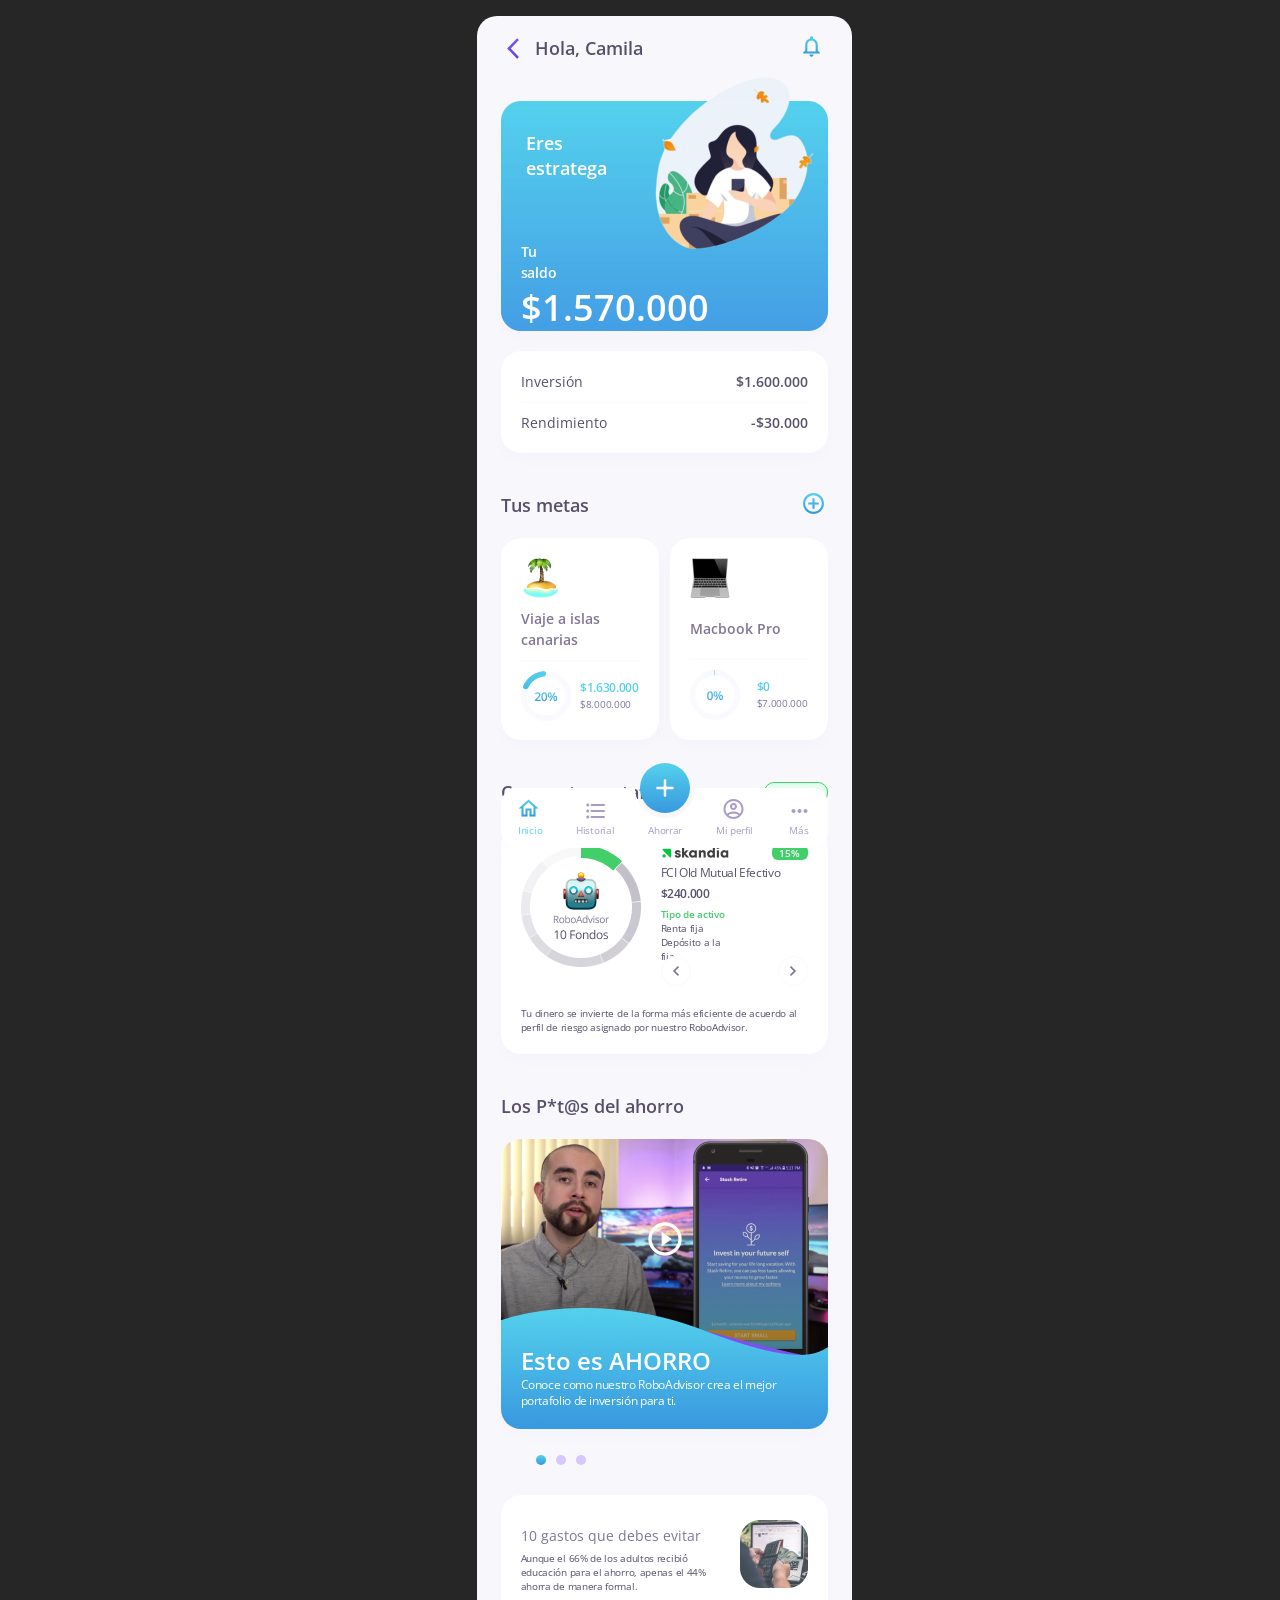
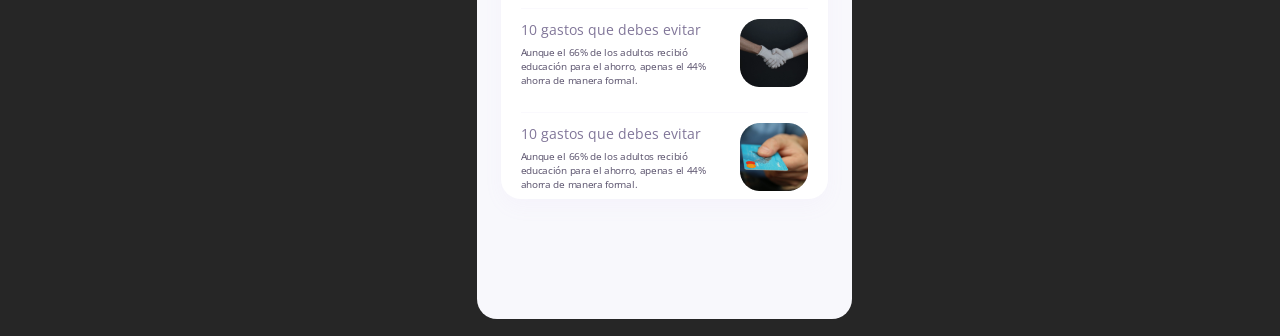
==== index.html @ cf04a6fd "Se reestructuran carpetas para github pages" ====
<!DOCTYPE html>
<html lang="en">

<head>
  <meta charset="UTF-8" />
  <meta name="viewport" content="width=device-width, initial-scale=1.0" />
  <link href="https://fonts.googleapis.com/css2?family=Open+Sans&display=swap" rel="stylesheet" />
  <link rel="stylesheet" href="./css/normalize.css" />
  <link rel="stylesheet" href="./css/theme.css" />
  <link rel="stylesheet" href="./css/style.css" />
  <title>Ahorro</title>
</head>

<body class="d-flex flex-space-between ml-auto align-items-center">
  <div id="container" class="d-flex flex-column w-100">

    <!-- title -->

    <div id="header-home" class="w-100 d-flex flex-row align-items-center">
      <button id="btn-back" class="btn back-icon"></button>
      <label id="txt-header" class="subtitle2 color75"> Hola, Camila </label>
      <button id="btn-notification" class="btn notification-icon ml-auto"></button>
    </div>

    <!-- invest card -->

    <div id="invest_card">
      <div id="content_card" class="card">
        <label id="card-title" class="subtitle2 color-white align-items-center">Eres estratega</label>
        <label id="card-subtitle" class="d-flex normal2 color-white">Tu saldo</label>
        <label id="card-value" class="color-white">$1.570.000</label>
      </div>
    </div>

    <!-- invest summary -->

    <div id="invest-summary" class="card white d-flex flex-column flex-space-between">
      <div class="w-100 d-flex flex-row flex-space-between">
        <label class="normal1 color75">Inversión</label>
        <label class="normal2 color75 align-right">$1.600.000</label>
      </div>
      <div class="divider"></div>
      <div class="w-100 d-flex flex-row flex-space-between">
        <label class="normal1 color75">Rendimiento</label>
        <label class="normal2 color75 align-right">-$30.000</label>
      </div>
    </div>

    <!-- goals -->

    <div class="w-100 d-flex flex-row section align-items-center">
      <label class="subtitle2 color75" id="goals-title">Tus metas</label>
      <button id="btn-add-goal" class="btn add-circle-outline-icon ml-auto"></button>
    </div>

    <div class="d-flex flex-row flex-space-between w-100">
      <div class="goal-view d-flex flex-column card white">
        <img src="./images/goal_view/IMG-1.png" alt="" class="goal-img" />
        <label class="goal-description d-flex normal2 color50 align-items-center">Viaje a islas canarias</label>
        <div class="divider"></div>
        <div class="goal-data d-flex flex-row flex-space-between">
          <div id="goals-donut1"></div>
          <div class="goal-values">
            <label class="goal-value1 caption2 color-blue">$1.630.000</label>
            <label class="goal-value2 menu1 color50">$8.000.000</label>
          </div>
        </div>
      </div>
      <div class="goal-view d-flex flex-column card white">
        <img src="./images/goal_view/IMG.png" alt="" class="goal-img" />
        <label class="goal-description d-flex normal2 color50 align-items-center">Macbook Pro</label>
        <div class="divider"></div>
        <div class="goal-data d-flex flex-row flex-space-between">
          <div id="goals-donut2"></div>
          <div class="goal-values">
            <label class="goal-value1 caption2 color-blue">$0</label>
            <label class="goal-value2 menu1 color50">$7.000.000</label>
          </div>
        </div>
      </div>
    </div>

    <!-- portfolio -->

    <div class="w-100 d-flex flex-row section align-items-center">
      <label class="subtitle2 color75" id="portfolio-title">Conoce tu portafolio</label>
      <button id="btn-delivery" class="btn-success color-success menu2 ml-auto">Estratega</button>
    </div>

    <div id="portfolio-view" class="card white d-flex flex-column flex-space-between">
      <div class="d-flex flex-row flex-space-between">
        <div id="portfolio-donut"></div>
        <div class="d-flex flex-column flex-space-between">
          <div id="portfolio-data" class="d-flex flex-column flex-space-between">
            <div class="d-flex flex-row flex-space-between">
              <img src="./images/portfolio_view/logo.png" alt="" id="" />
              <span id="portfolio-badge" class="menu2 color-white success d-flex flex-row">15%</span>
            </div>
            <label id="txt-data-1" class="caption1 color75">FCI Old Mutual Efectivo</label>
            <label id="txt-data-2" class="caption2 color75">$240.000</label>
            <label id="txt-data-3" class="menu2 color-success">Tipo de activo</label>
            <label id="txt-data-4" class="menu1 color75">Renta fija Depósito a la fija</label>
          </div>
          <div id="portfolio-nav" class="d-flex flex-row flex-space-between">
            <button class="btn-portfolio-nav btn chevron-left-icon"></button>
            <button class="btn-portfolio-nav btn chevron-right-icon"></button>
          </div>
        </div>
      </div>
      <p id="portfolio-description" class="menu1 color75 m-0">
        Tu dinero se invierte de la forma más eficiente de acuerdo al perfil
        de riesgo asignado por nuestro RoboAdvisor.
      </p>
    </div>

    <!-- media -->

    <label class="subtitle2 color75 section" id="media-title">Los P*t@s del ahorro</label>
    <div id="media" class="d-flex card white">
      <p id="media-description" class="color-white caption1 m-0">
        Conoce como nuestro RoboAdvisor crea el mejor portafolio de inversión
        para ti.
      </p>
      <label id="media-title-video" class="title2 color-white">Esto es AHORRO</label>
    </div>
    <img src="./images/media/Counter.svg" alt="" id="media-counter" />

    <!-- blog -->

    <div id="blog" class="card white d-flex flex-column">
      <div class="blog-item d-flex flex-row flex-space-between align-items-center">
        <div class="blog-description m-0">
          <label class="normal1 color50">10 gastos que debes evitar</label>
          <p class="menu1 color75 m-0">
            Aunque el 66% de los adultos recibió educación para el ahorro, apenas el 44% ahorra de manera formal.
          </p>
        </div>
        <img src="./images/blog/home/blog/IMG-2.png" class="img-blog" alt="...">
      </div>
      <div class="divider"></div>
      <div class="blog-item d-flex flex-row flex-space-between align-items-center">
        <div class="blog-description">
          <label class="normal1 color50">10 gastos que debes evitar</label>
          <p class="menu1 color75">
            Aunque el 66% de los adultos recibió educación para el ahorro, apenas el 44% ahorra de manera formal.
          </p>
        </div>
        <img src="./images/blog/home/blog/IMG-1.png" class="img-blog" alt="...">
      </div>
      <div class="divider"></div>
      <div class="blog-item d-flex flex-row flex-space-between align-items-center">
        <div class="blog-description">
          <label class="normal1 color50">10 gastos que debes evitar</label>
          <p class="menu1 color75">
            Aunque el 66% de los adultos recibió educación para el ahorro, apenas el 44% ahorra de manera formal.
          </p>
        </div>
        <img src="./images/blog/home/blog/IMG.png" class="img-blog" alt="...">
      </div>
      </img>
    </div>

    <!-- menu -->

    <div id="menu" class="d-flex flex-row w-100">

      <div id="menu-container" class="w-100 d-flex align-items-center">
        <div id="menu-options" class="d-flex flex-row flex-space-between w-100 align-items-center">
          <div class="menu-option d-flex flex-column align-items-center">
            <button class="btn home-icon menu-icon"></button>
            <label class="menu1 color-blue">Inicio</label>
          </div>
          <div class="menu-option d-flex flex-column align-items-center">
            <button class="btn list-bulleted-icon menu-icon"></button>
            <label class="menu1 color25">Historial</label>
          </div>
          <div class="menu-option d-flex flex-column align-items-center mt-auto">
            <button id="menu-add" class="btn add-icon"></button>
            <label class="menu1 color25">Ahorrar</label>
          </div>
          <div class="menu-option d-flex flex-column align-items-center">
            <button class="btn account-circle-icon menu-icon"></button>
            <label class="menu1 color25">Mi perfil</label>
          </div>
          <div class="menu-option d-flex flex-column align-items-center">
            <button class="btn more-horiz-icon menu-icon"></button>
            <label class="menu1 color25">Más</label>
          </div>
        </div>
      </div>
    </div>

</body>

</html>
---- css/theme.css ----
/*! Carlos Andrés Aguirre Cañas */

/* theme
   ========================================================================== */

.title2 {
  font-weight: 600;
  font-size: 24px;
  line-height: 33px;
  display: flex;
  align-items: center;
}

.caption1 {
  font-weight: normal;
  font-size: 12px;
  line-height: 16px;
  display: flex;
  align-items: center;
  letter-spacing: -0.03em;
}

.caption2 {
  font-weight: 600;
  font-size: 12px;
  line-height: 16px;
  letter-spacing: -0.03em;
}

.menu1 {
  font-weight: normal;
  font-size: 10px;
  line-height: 14px;
  display: flex;
  align-items: center;
  letter-spacing: -0.03em;
}

.menu2 {
  font-weight: 600;
  font-size: 10px;
  line-height: 14px;
  display: flex;
  align-items: center;
  text-align: center;
  letter-spacing: -0.03em;
}

.subtitle2 {
  font-weight: 600;
  font-size: 18px;
  line-height: 25px;
  display: flex;
  align-items: center;
}

.align-right {
  text-align: right;
}

.normal1 {
  font-weight: normal;
  font-size: 14px;
  line-height: 21px;
}

.normal2 {
  font-weight: 600;
  font-size: 14px;
  line-height: 21px;
}

.section {
  margin-top: 40px;
  margin-bottom: 20px;
}

.card {
  box-shadow: 0px 8px 20px rgba(197, 166, 236, 0.05);
  border-radius: 20px;
}

.divider {
  position: static;
  width: 100%;
  border-top: 1px solid #faf9fd;
}

/* buttons
   ========================================================================== */

.btn {
  border: none;
  background-color: rgba(255, 0, 0, 0);
  cursor: pointer;
  outline: none;
  padding: 0;
}

.btn-success {
  background: #e4ffee;
  border: 0.5px solid #41cf69;
  box-sizing: border-box;
  border-radius: 10px;
  cursor: pointer;
  outline: none;
}

.btn:hover,
.btn-success:hover {
  -webkit-transform: scale(1.25);
  -moz-transform: scale(1.25);
  -ms-transform: scale(1.25);
  -o-transform: scale(1.25);
  transform: scale(1.25);
}

/* icons
   ========================================================================== */

.notification-icon {
  background-image: url(../images/icon/social/notifications_24px.svg);
  background-repeat: no-repeat;
}

.play-icon {
  background-image: url(../images/icon/action/play_circle_outline_24px.svg);
  background-repeat: no-repeat;
}

.back-icon {
  background-image: url(../images/icon/navigation/arrow_back_ios_24px.svg);
  background-repeat: no-repeat;
}

.add-circle-outline-icon {
  background-image: url(../images/icon/content/add_circle_outline_24px.svg);
  background-repeat: no-repeat;
}

.delivery-icon {
  background-image: url(../images/icon/content/add_circle_outline_24px.svg);
  background-repeat: no-repeat;
}

.chevron-left-icon {
  background-image: url(../images/portfolio_view/icon/navigation/chevron_left_24px.svg);
  background-repeat: no-repeat;
}

.chevron-right-icon {
  background-image: url(../images/portfolio_view/icon/navigation/chevron_right_24px.svg);
  background-repeat: no-repeat;
}

.home-icon {
  background-image: url(../images/icon/action/home_24px.svg);
  background-repeat: no-repeat;
}

.list-bulleted-icon {
  background-image: url(../images/icon/action/format_list_bulleted_24px.svg);
  background-repeat: no-repeat;
}

.account-circle-icon {
  background-image: url(../images/icon/action/account_circle_24px.svg);
  background-repeat: no-repeat;
}

.more-horiz-icon {
  background-image: url(../images/icon/action/more_horiz_24px.svg);
  background-repeat: no-repeat;
}

.add-icon {
  background-image: url(../images/icon/action/invest.svg);
  background-repeat: no-repeat;
}

/* colors
   ========================================================================== */

.color25 {
  color: #a99dc6;
}

.color50 {
  color: #817699;
}

.color75 {
  color: #58506b;
}

.color-white {
  color: #ffffff;
}

.color-blue {
  color: #54d1ed;
}

.color-success {
  color: #41cf69;
}

.white {
  background: #ffffff;
}

.success {
  background: #41cf69;
}
---- css/style.css ----
/*! Carlos Andrés Aguirre Cañas */

* {
  font-family: "Open Sans";
  font-style: normal;
}

body {
  background-color: #262626;
  font-family: "Open Sans Condensed";
  font-size: 22px;
  width: 327px;
  margin-right: auto;
}

#container {
  background-color: #f8f8fc;
  height: 100%;
  align-items: flex-start;
  margin-top: 5%;
  margin-bottom: 5%;
  border-radius: 20px;
  padding: 10px 24px 20px 24px;
}

/* layout
   ========================================================================== */

.d-flex {
  display: flex;
}

.flex-row {
  flex-direction: row;
}

.flex-column {
  flex-direction: column;
}

.flex-space-between {
  justify-content: space-between;
}

.w-100 {
  width: 100%;
}

.m-0 {
  margin: 0;
}

.ml-auto {
  margin-left: auto;
}

.mt-auto {
  margin-top: auto;
}

.align-items-center {
  align-items: center;
}

/* header
   ========================================================================== */

#header-home {
  margin: 10px 0px;
}

#txt-header {
  width: 268px;
  margin-left: 10px;
}

#btn-notification {
  width: 25px;
  height: 25px;
}

#btn-back {
  width: 25px;
  height: 25px;
}

/* invest card
   ========================================================================== */

#invest_card {
  width: 327px;
  height: 260px;
  background-image: url(../images/invest_card/img3.png);
  background-repeat: no-repeat;
}

#content_card {
  margin-top: 30px;
  height: calc(100% - 80px);
  padding: 30px 10px 20px 20px;
}

#card-title {
  width: 112px;
  margin-left: 5px;
}

#card-subtitle {
  width: 56px;
  margin-top: 60px;
  letter-spacing: -0.01em;
}

#card-value {
  font-weight: 600;
  font-size: 36px;
  line-height: 49px;
}

/* invest summary
   ========================================================================== */

#invest-summary {
  padding: 20px;
  width: 287px;
  height: 62px;
  margin-top: 20px;
}

/* goals
   ========================================================================== */

#goals-title {
  width: 271px;
  height: 25px;
}

#btn-add-goal {
  width: 25px;
  height: 25px;
}

.goal-view {
  padding: 20px;
  width: 118px;
  height: 162px;
}

.goal-img {
  width: 40px;
  height: 40px;
}

.goal-description {
  margin-top: 10px;
  margin-bottom: 10px;
  height: 42px;
}

.goal-data {
  width: 118px;
  height: 50px;
  margin-top: 10px;
}

#goals-donut1 {
  width: 50px;
  height: 50px;
  background-image: url(../images/goal_view/donut1.png);
  background-repeat: no-repeat;
}

#goals-donut2 {
  width: 50px;
  height: 50px;
  background-image: url(../images/goal_view/donut2.png);
  background-repeat: no-repeat;
}

/* portfolio
   ========================================================================== */

#portfolio-title {
  width: 271px;
  height: 25px;
}

#btn-delivery {
  padding: 3px 10px;
  width: 64px;
  height: 21px;
  justify-content: center;
}

#portfolio-view {
  width: 287px;
  height: 189px;
  padding: 20px;
}

#portfolio-donut {
  width: 120px;
  height: 122px;
  background-image: url(../images/portfolio_view/donut.png);
  background-repeat: no-repeat;
}

#portfolio-data {
  width: 147px;
  height: 103px;
}

#portfolio-badge {
  width: 36px;
  height: 15px;
  border-radius: 6px;
  justify-content: center;
}

#txt-data-1 {
  margin-top: 5px;
}

#txt-data-2 {
  margin-top: 5px;
  margin-bottom: 5px;
}

#txt-data-4 {
  width: 50%;
}

#portfolio-nav {
  margin-top: 8px;
}

.btn-portfolio-nav {
  width: 30px;
  height: 30px;
}

#portfolio-description {
  width: 287px;
  height: 28px;
  margin-top: 20px;
}

/* media
   ========================================================================== */

#media-title {
  width: 271px;
}

#media {
  width: 287px;
  height: 250px;
  padding: 20px;
  background-image: url(../images/media/thumb2.png);
  background-repeat: no-repeat;
  flex-direction: column-reverse;
}

#media-title-video {
  width: 190px;
  height: 33px;
}

#media-description {
  width: 287px;
  height: 32px;
}

#media-counter {
  padding: 5px 0px;
  margin: 16px 0 20px 35px;
}

/* blog
   ========================================================================== */

#blog {
  padding: 20px;
  width: 287px;
  height: 264px;
}

.blog-item {
  margin-bottom: 15px;
}

.img-blog {
  width: 68px;
  height: 68px;
}

.blog-description {
  width: 202px;
  margin-top: 5px;
}

.blog-description > p {
  margin-top: 5px;
}

/* menu
   ========================================================================== */

#menu {
  height: 85px;
  margin-top: 15px;
  position: sticky;
  bottom: calc(8% - 20px);
  align-items: flex-end;
}

#menu-container {
  height: 60px;
  background-image: url(../images/menu/container.png);
  background-repeat: no-repeat;
  border: 0;
}

#menu-options {
  padding: 0 17px 0 17px;
}

.menu-icon {
  width: 24px;
  height: 24px;
}

.menu-option {
  justify-content: flex-end;
}

#menu-add {
  width: 50px;
  height: 50px;
  position: absolute;
  top: 0;
}
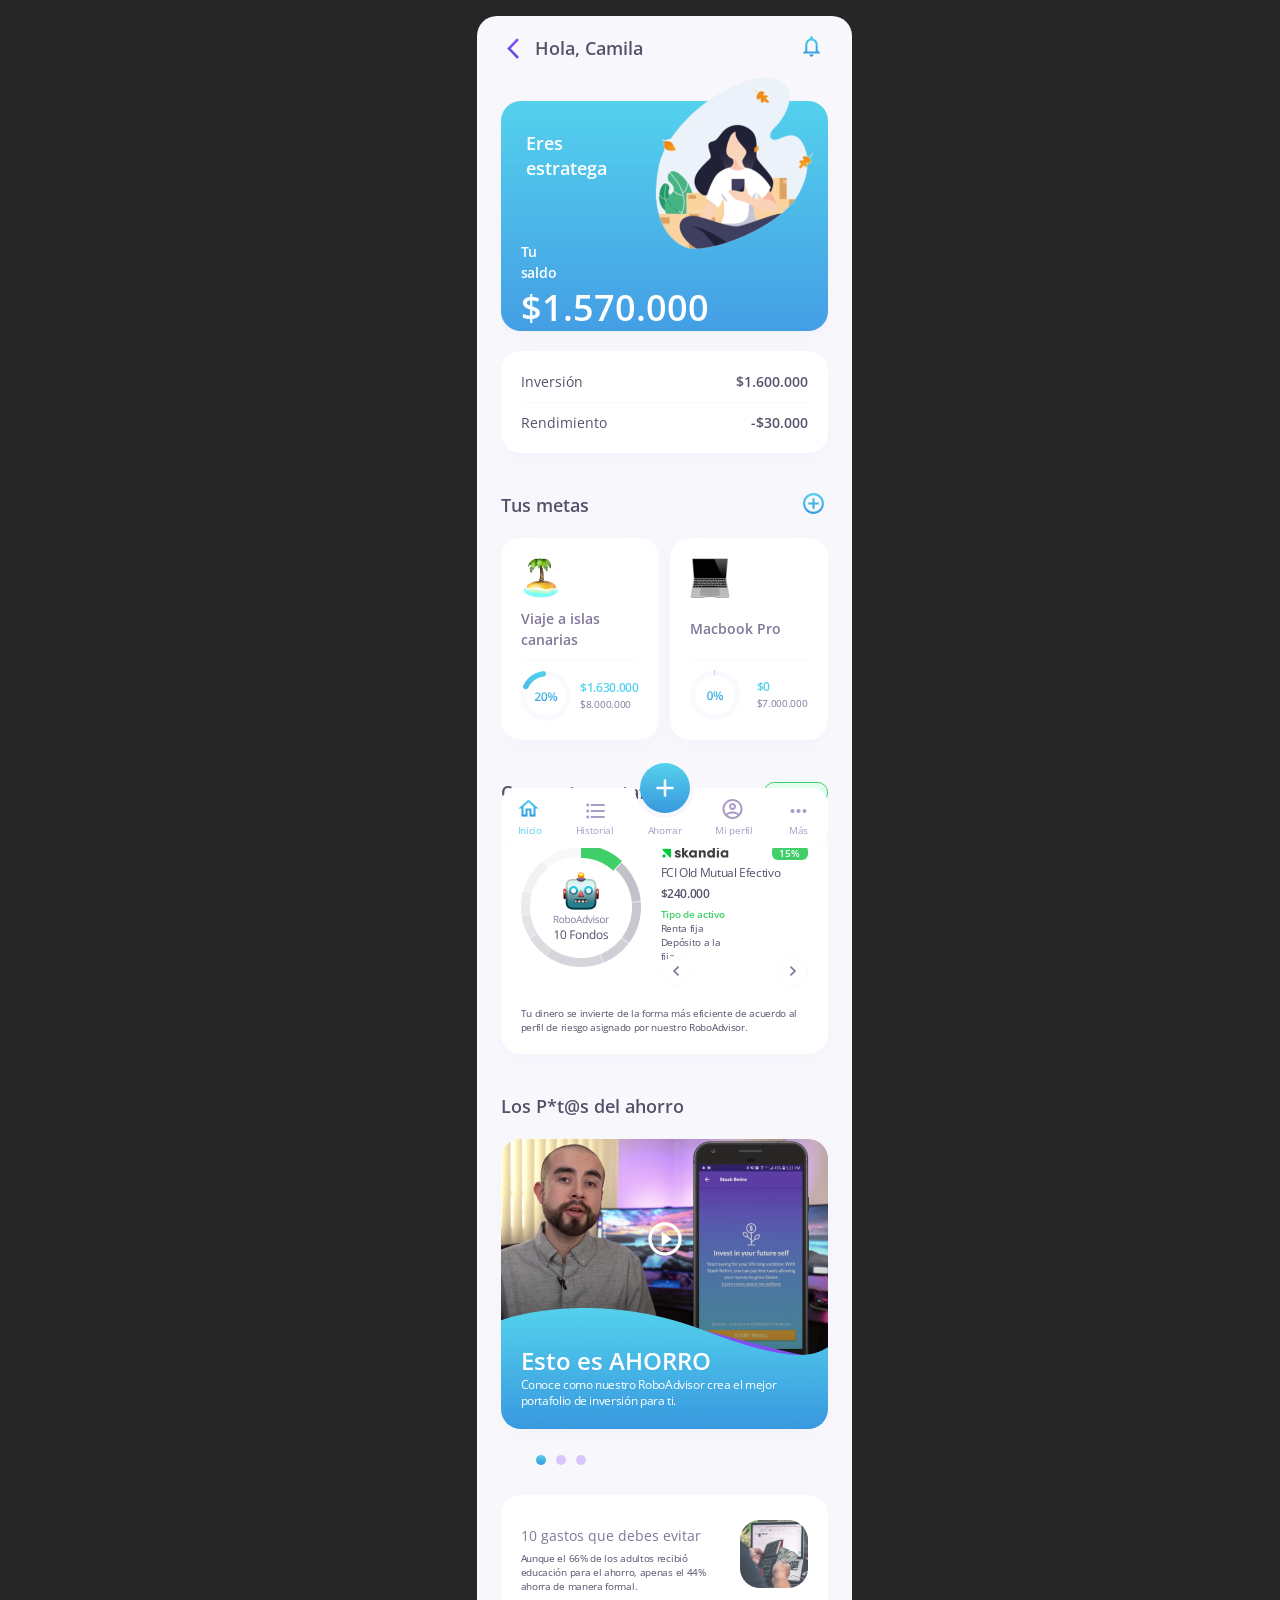
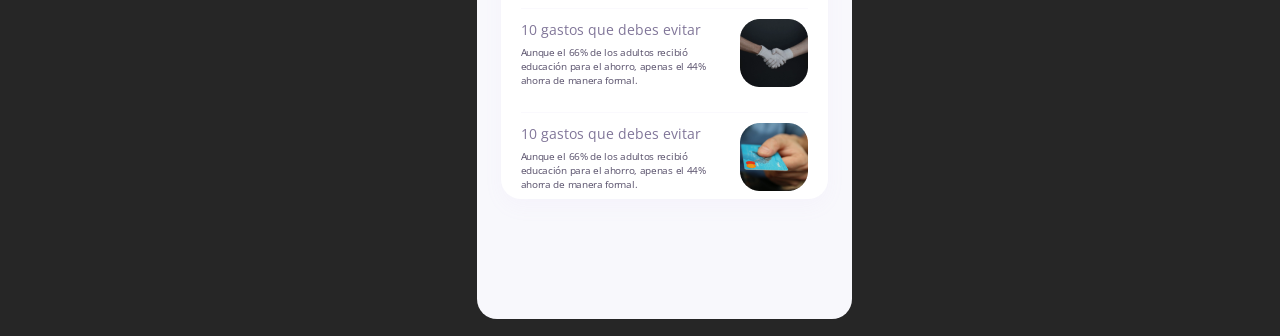
==== commit ee2baf1e: "Se agregan credenciales en index.html" ====
--- a/index.html
+++ b/index.html
@@ -1,3 +1,7 @@
+<!-- Carlos Andrés Aguirre Cañas 
+  https://github.com/caaguirre194/Ahorro
+-->
+
 <!DOCTYPE html>
 <html lang="en">
 
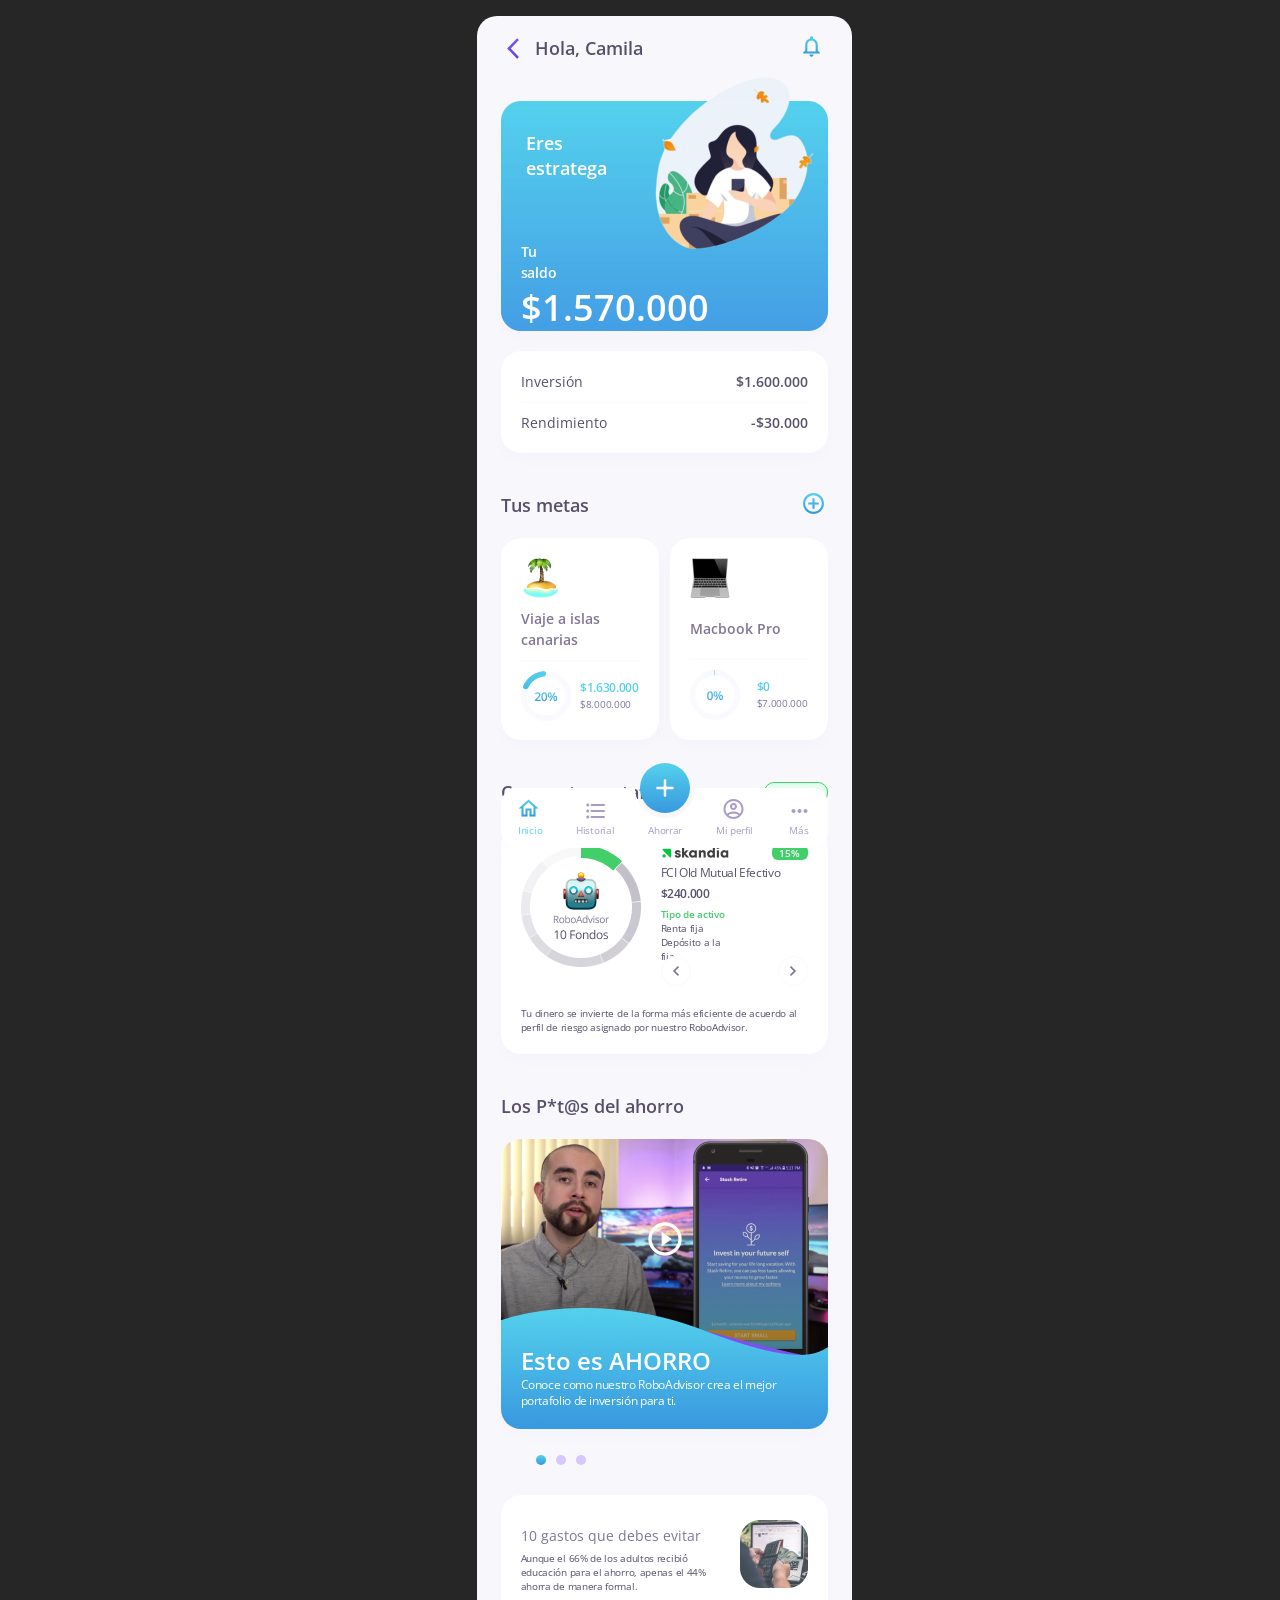
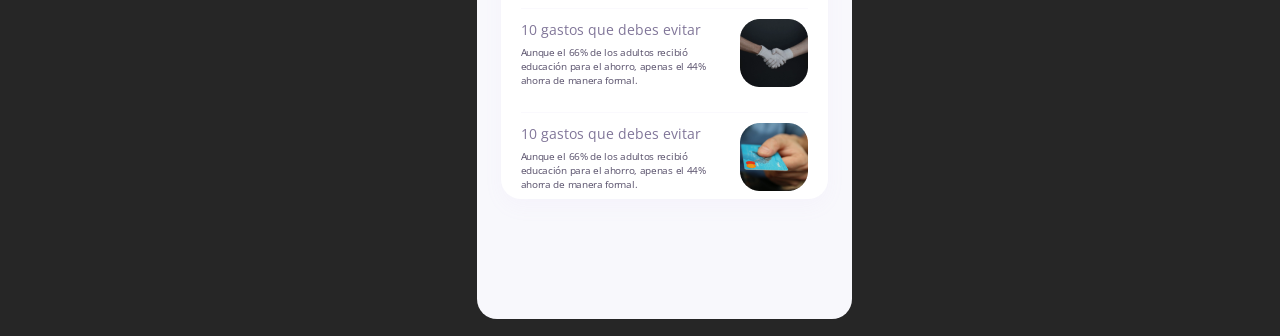
==== commit b4afbf5b: "Se agregan imágenes para README.md" ====
--- a/index.html
+++ b/index.html
@@ -1,5 +1,8 @@
 <!-- Carlos Andrés Aguirre Cañas 
+  Repositorio de este proyecto:
   https://github.com/caaguirre194/Ahorro
+  Portafolio:
+  http://www.carlosaguirre.tech/
 -->
 
 <!DOCTYPE html>
--- a/css/theme.css
+++ b/css/theme.css
@@ -1,4 +1,4 @@
-/*! Carlos Andrés Aguirre Cañas */
+/*! Carlos Andrés Aguirre Cañas https://github.com/caaguirre194 */
 
 /* theme
    ========================================================================== */
--- a/css/style.css
+++ b/css/style.css
@@ -1,4 +1,4 @@
-/*! Carlos Andrés Aguirre Cañas */
+/*! Carlos Andrés Aguirre Cañas https://github.com/caaguirre194 */
 
 * {
   font-family: "Open Sans";
